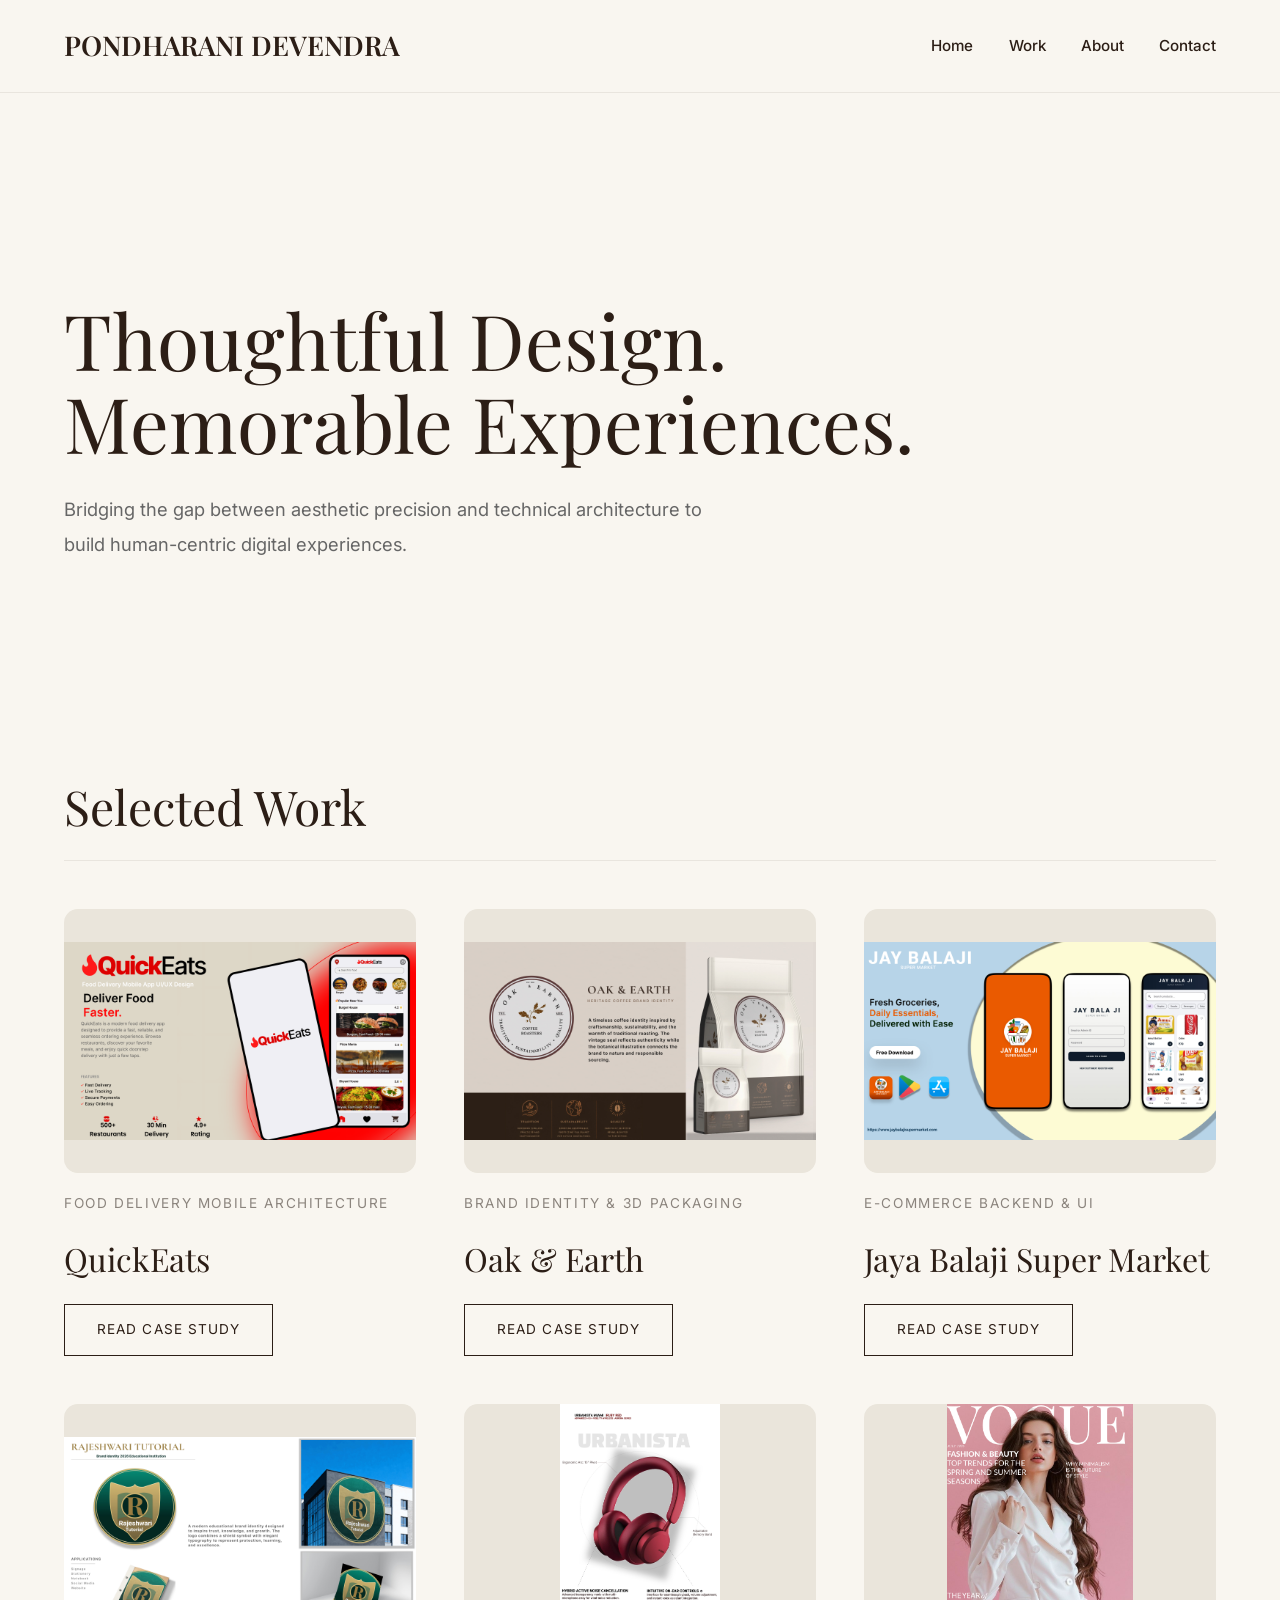
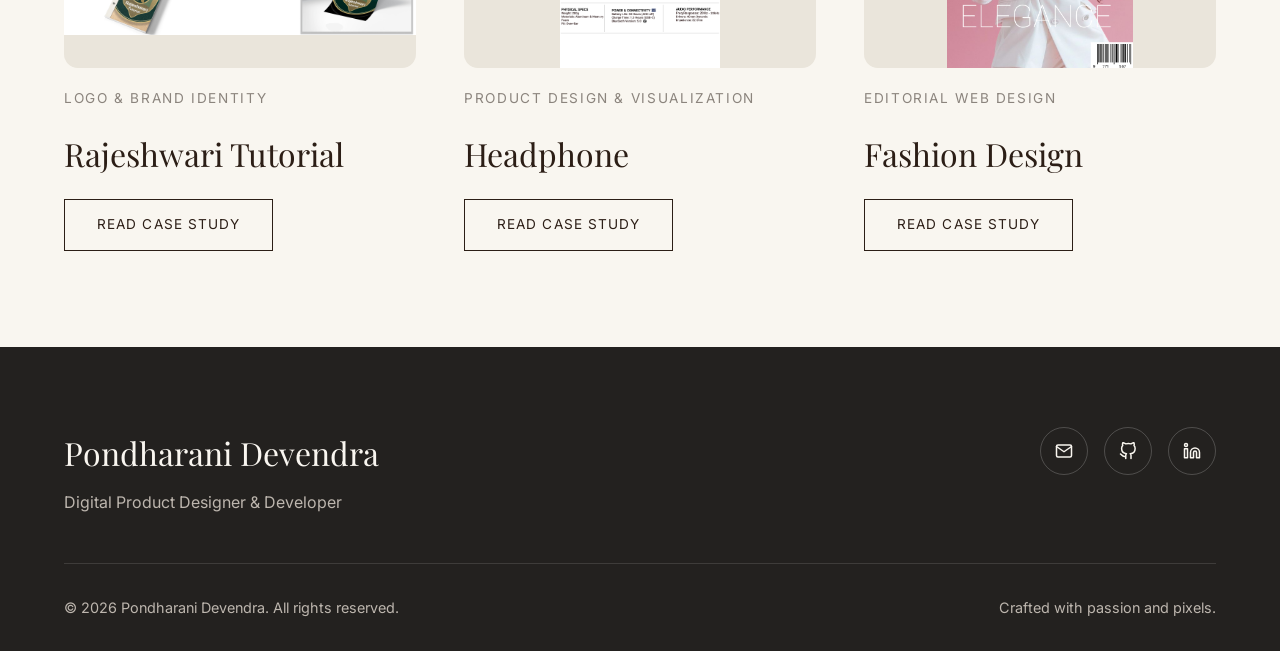
==== index.html @ 4fa4d423 "Organized Garphic Designed portfolio." ====
<!DOCTYPE html>
<html lang="en">
<head>
    <meta charset="UTF-8">
    <meta name="viewport" content="width=device-width, initial-scale=1.0">
    <title>Digital Product Designer & Developer</title>
    <link rel="preconnect" href="https://fonts.googleapis.com">
    <link rel="preconnect" href="https://fonts.gstatic.com" crossorigin>
    <link href="https://fonts.googleapis.com/css2?family=Inter:wght@300;400;500;600&family=Playfair+Display:wght@400;600;700&display=swap" rel="stylesheet">
    <link rel="stylesheet" href="style.css">
</head>
<body>
    <header>
        <a href="index.html" class="logo">PONDHARANI DEVENDRA</a>
        <nav>
            <ul class="nav-links">
                <li><a href="index.html">Home</a></li>
                <li><a href="index.html#work">Work</a></li>
                <li><a href="about.html">About</a></li>
                <li><a href="contact.html">Contact</a></li>
            </ul>
        </nav>
        <button class="hamburger" aria-label="Toggle Navigation">
            <span class="bar"></span>
            <span class="bar"></span>
            <span class="bar"></span>
        </button>
    </header>

    <main>
        <section class="hero">
            <div class="hero-content">
                <h1>Thoughtful Design.<br> 
                    Memorable Experiences.</h1>
                <p>Bridging the gap between aesthetic precision and technical architecture to build human-centric digital experiences.</p>
            </div>
        </section>

        <section id="work">
            <h2 class="section-title">Selected Work</h2>
            
            <div class="work-grid">
                <article class="card">
                    <div class="card-image-container">
                        <img src="assets/quickeats_UI.jpg" alt="QuickEats mockup">
                    </div>
                    <span class="card-category">Food Delivery Mobile Architecture</span>
                    <h3 class="card-title">QuickEats</h3>
                    <a href="quickeats.html" class="btn">Read Case Study</a>
                </article>

                <article class="card">
                    <div class="card-image-container">
                        <img src="assets/coffee log.jpg" alt="Oak & Earth mockup">
                    </div>
                    <span class="card-category">Brand Identity & 3D Packaging</span>
                    <h3 class="card-title">Oak & Earth</h3>
                    <a href="oak-earth.html" class="btn">Read Case Study</a>
                </article>

                <article class="card">
                    <div class="card-image-container">
                        <img src="assets/jaya_balaji.jpg" alt="Jaya Balaji Super Market mockup">
                    </div>
                    <span class="card-category">E-commerce Backend & UI</span>
                    <h3 class="card-title">Jaya Balaji Super Market</h3>
                    <a href="jaya-balaji.html" class="btn">Read Case Study</a>
                </article>

                <article class="card">
                    <div class="card-image-container">
                        <img src="assets/raje_tutorial.jpg" alt="Rajeshwari Tutorial logo">
                    </div>
                    <span class="card-category">Logo & Brand Identity</span>
                    <h3 class="card-title">Rajeshwari Tutorial</h3>
                    <a href="rajeshwari-tutorial.html" class="btn">Read Case Study</a>
                </article>

                <article class="card">
                    <div class="card-image-container">
                        <img src="assets/urbanista_poster_2.jpg" alt="Headphone project mockup">
                    </div>
                    <span class="card-category">Product Design & Visualization</span>
                    <h3 class="card-title">Headphone</h3>
                    <a href="headphone.html" class="btn">Read Case Study</a>
                </article>

                <article class="card">
                    <div class="card-image-container">
                        <img src="assets/vogue_cover_2.jpg" alt="Fashion Design mockup">
                    </div>
                    <span class="card-category">Editorial Web Design</span>
                    <h3 class="card-title">Fashion Design</h3>
                    <a href="fashion-design.html" class="btn">Read Case Study</a>
                </article>
            </div>
        </section>
    </main>

    <footer class="dark-footer">
        <div class="footer-top">
            <div class="footer-brand">
                <h2>Pondharani Devendra</h2>
                <p>Digital Product Designer & Developer</p>
            </div>
            
            <div class="footer-socials">
                <a href="mailto:pondharani.devendra22@gmail.com" class="social-circle">
                    <svg width="18" height="18" viewBox="0 0 24 24" fill="none" stroke="currentColor" stroke-width="2" stroke-linecap="round" stroke-linejoin="round"><path d="M4 4h16c1.1 0 2 .9 2 2v12c0 1.1-.9 2-2 2H4c-1.1 0-2-.9-2-2V6c0-1.1.9-2 2-2z"></path><polyline points="22,6 12,13 2,6"></polyline></svg>
                </a>
                <a href="https://github.com/Dharani-dev22" target="_blank" class="social-circle">
                    <svg width="18" height="18" viewBox="0 0 24 24" fill="none" stroke="currentColor" stroke-width="2" stroke-linecap="round" stroke-linejoin="round"><path d="M9 19c-5 1.5-5-2.5-7-3m14 6v-3.87a3.37 3.37 0 0 0-.94-2.61c3.14-.35 6.44-1.54 6.44-7A5.44 5.44 0 0 0 20 4.77 5.07 5.07 0 0 0 19.91 1S18.73.65 16 2.48a13.38 13.38 0 0 0-7 0C6.27.65 5.09 1 5.09 1A5.07 5.07 0 0 0 5 4.77a5.44 5.44 0 0 0-1.5 3.78c0 5.42 3.3 6.61 6.44 7A3.37 3.37 0 0 0 9 18.13V22"></path></svg>
                </a>
                <a href="https://www.linkedin.com/in/pondharani-devendra-a809b339b/" target="_blank" class="social-circle">
                    <svg width="18" height="18" viewBox="0 0 24 24" fill="none" stroke="currentColor" stroke-width="2" stroke-linecap="round" stroke-linejoin="round"><path d="M16 8a6 6 0 0 1 6 6v7h-4v-7a2 2 0 0 0-2-2 2 2 0 0 0-2 2v7h-4v-7a6 6 0 0 1 6-6z"></path><rect x="2" y="9" width="4" height="12"></rect><circle cx="4" cy="4" r="2"></circle></svg>
                </a>
            </div>
        </div>

        <div class="footer-bottom">
            <p>&copy; 2026 Pondharani Devendra. All rights reserved.</p>
            <p>Crafted with passion and pixels.</p>
        </div>
    </footer>

    <script src="main.js"></script>
</body>
</html>
---- style.css ----
:root{
    --bg-color:#F9F6F0;
    --text-color:#2C1E16;
    --accent-color:#A66E53;
    --card-bg:#FFFFFF;
    --footer-bg:#23211F;

    --font-serif:'Playfair Display',serif;
    --font-sans:'Inter',sans-serif;
}

/* ==========================
   RESET
========================== */

*{
    margin:0;
    padding:0;
    box-sizing:border-box;
}

html{
    scroll-behavior:smooth;
}

body{
    background:var(--bg-color);
    color:var(--text-color);
    font-family:var(--font-sans);
    line-height:1.6;
    overflow-x:hidden;
}

img{
    display:block;
    max-width:100%;
}

a{
    color:inherit;
    text-decoration:none;
    transition:.3s;
}

a:hover{
    opacity:.7;
}

h1,h2,h3,h4,h5,h6{
    font-family:var(--font-serif);
    font-weight:400;
}

/* ==========================
   HEADER
========================== */

header{
    position:sticky;
    top:0;
    width:100%;
    z-index:1000;

    background:rgba(249,246,240,.95);
    backdrop-filter:blur(12px);

    display:flex;
    justify-content:space-between;
    align-items:center;

    padding:1.5rem 5%;

    border-bottom:1px solid rgba(44,30,22,.08);
}

.logo{
    font-family:var(--font-serif);
    font-size:1.7rem;
    font-weight:600;
}

header nav ul{
    display:flex;
    list-style:none;
    gap:2.2rem;
}

header nav ul li a{
    font-size:.95rem;
    font-weight:500;
}

/* ==========================
   ABOUT PAGE NAVBAR
========================== */

.navbar{
    position:sticky;
    top:0;
    width:100%;
    z-index:1000;

    background:rgba(249,246,240,.95);
    backdrop-filter:blur(12px);

    display:flex;
    justify-content:space-between;
    align-items:center;

    padding:1.5rem 5%;

    border-bottom:1px solid rgba(44,30,22,.08);
}

.nav-links{
    display:flex;
    list-style:none;
    gap:2.2rem;
}

.nav-links a{
    font-family:var(--font-sans);
    font-size:.95rem;
    font-weight:500;
}

/* ==========================
   MAIN
========================== */

main{
    width:100%;
    max-width:1280px;
    margin:0 auto;
    padding:0 5%;
}

/* ==========================
   HERO
========================== */

.hero{
    min-height:75vh;
    display:flex;
    flex-direction:column;
    justify-content:center;
    align-items:flex-start;
    padding:6rem 0;
}

.hero h1{
    font-size:clamp(3rem,6vw,5.5rem);
    line-height:1.08;
    max-width:900px;
    margin-bottom:1.8rem;
}

.hero p{
    max-width:650px;
    font-size:1.15rem;
    line-height:1.9;
    color:#666;
}

/* ==========================
   TITLES
========================== */

.section-title{
    font-size:clamp(2rem,4vw,3rem);
    margin-bottom:3rem;
    padding-bottom:1rem;
    border-bottom:1px solid rgba(44,30,22,.08);
}

/* ==========================
   WORK GRID
========================== */

.work-grid{

    display:grid;

    grid-template-columns:repeat(auto-fit,minmax(340px,1fr));

    gap:3rem;

    margin-bottom:6rem;

}

.card{

    display:flex;

    flex-direction:column;

    gap:1.2rem;

}

.card-image-container{

    width:100%;

    aspect-ratio:4/3;

    background:#EAE5DB;

    border-radius:14px;

    overflow:hidden;

}

.card-image-container img{

    width:100%;

    height:100%;

    object-fit:contain;

    transition:.4s;

}

.card-image-container:hover img{

    transform:scale(1.05);

}

.card-category{

    font-size:.85rem;

    text-transform:uppercase;

    letter-spacing:.12em;

    color:#8B847D;

}

.card-title{

    font-size:2rem;

}

.btn{

    display:inline-flex;

    align-items:center;

    justify-content:center;

    padding:.9rem 2rem;

    border:1px solid var(--text-color);

    transition:.3s;

    font-size:.85rem;

    text-transform:uppercase;

    letter-spacing:.08em;

    align-self:flex-start;

}

.btn:hover{

    background:var(--text-color);

    color:#fff;

}

/* ==========================
   CASE HEADER
========================== */

.case-header{

    padding:5rem 0 2rem;

}

.case-header h1{
    font-size:clamp(3rem,6vw,4.5rem);
    line-height:1.2; 
    padding-top: 0.1em; 
}

.tag{

    margin-top:.8rem;

    color:#8B847D;

    text-transform:uppercase;

    letter-spacing:.12em;

    font-size:.85rem;

}

/* ==========================
   HERO IMAGE
========================== */

.editorial-hero{

    width:100%;

    height:min(70vh,720px);

    background:#EAE5DB;

    border-radius:18px;

    overflow:hidden;

    display:flex;

    justify-content:center;

    align-items:center;

    margin-bottom:5rem;

}

.editorial-hero img{

    width:100%;

    height:100%;

    object-fit:contain;

}

/* ==========================
   OVERVIEW
========================== */

.split-overview{

    display:grid;

    grid-template-columns:2fr 1fr;

    gap:5rem;

    align-items:start;

    margin-bottom:5rem;

}

.overview-context h2{

    font-size:2.5rem;

    margin-bottom:1.4rem;

}

.overview-context p{

    font-size:1.08rem;

    line-height:1.9;

    color:#666;

}

.overview-details{

    border-left:1px solid rgba(44,30,22,.12);

    padding-left:2rem;

    display:flex;

    flex-direction:column;

    gap:2rem;

}

.detail-block h4{

    font-family:var(--font-sans);

    font-size:.8rem;

    letter-spacing:.12em;

    text-transform:uppercase;

    margin-bottom:.6rem;

    color:#888;

}

/* ==========================
   TEXT SECTION
========================== */

.text-section{

    max-width:900px;

    margin-bottom:5rem;

}

.text-section h3{

    font-size:2rem;

    margin-bottom:1.2rem;

}

.text-section p{

    color:#666;

    line-height:1.9;

    margin-bottom:1.5rem;

}

/* ==========================
   TECHNICAL
========================== */

.technical-section{

    background:#EAE5DB;

    padding:3rem;

    border-radius:18px;

    margin-bottom:5rem;

}

.technical-section h3{

    font-size:2rem;

    margin-bottom:1rem;

}

.technical-section p{

    color:#666;

    line-height:1.9;

    margin-bottom:1rem;

}

/* ==========================
   PROCESS GRID
========================== */

.process-grid{

    display:grid;

    grid-template-columns:repeat(auto-fit,minmax(340px,1fr));

    gap:2rem;

    margin-bottom:6rem;

}

.process-item{

    aspect-ratio:1;

    background:#EAE5DB;

    border-radius:16px;

    overflow:hidden;

}

.process-item img{

    width:100%;

    height:100%;

    object-fit:contain;

    padding:1rem;

    transition:.4s;

}

.process-item:hover img{

    transform:scale(1.04);

}

/* ==========================
   FOOTER
========================== */

.dark-footer{
    background:var(--footer-bg);
    color:#F9F6F0;
    padding:5rem 5% 2rem;
    margin-top:4rem;
}

.footer-top{
    max-width:1280px;
    margin:auto;
    display:flex;
    justify-content:space-between;
    align-items:flex-start;
    gap:4rem;
    padding-bottom:3rem;
    border-bottom:1px solid rgba(255,255,255,.12);
}

.footer-brand{
    flex:1;
}

.footer-brand h2{
    font-size:2rem;
    margin-bottom:.7rem;
}

.footer-brand p{
    color:#BDB6AE;
}

.footer-socials{
    display:flex;
    gap:1rem;
}

.social-circle{
    width:48px;
    height:48px;
    border-radius:50%;
    border:1px solid rgba(255,255,255,.2);
    display:flex;
    justify-content:center;
    align-items:center;
    transition:.3s;
}

.social-circle:hover{
    background:#fff;
    color:#23211F;
    transform:translateY(-3px);
}

.footer-bottom{
    max-width:1280px;
    margin:2rem auto 0;
    display:flex;
    justify-content:space-between;
    align-items:center;
    color:#BDB6AE;
    font-size:.9rem;
}

/* ==========================
   LIGHTBOX
========================== */

.lightbox{
    position:fixed;
    inset:0;
    background:rgba(0,0,0,.92);
    display:none;
    justify-content:center;
    align-items:center;
    z-index:9999;
}

.lightbox.active{
    display:flex;
}

.lightbox-content{
    max-width:90%;
    max-height:90%;
    object-fit:contain;
}

.close-btn{
    position:absolute;
    top:30px;
    right:40px;
    font-size:42px;
    color:#fff;
    cursor:pointer;
}

/* ==========================
   CONTACT
========================== */

.contact-section{
    max-width:1280px;
    margin:auto;
    padding:120px 5% 80px;
}

.contact-header{
    max-width:760px;
    margin-bottom:5rem;
}

.contact-header h1{
    font-size:clamp(3rem,6vw,4.5rem);
    line-height:1.05;
    margin-bottom:1.5rem;
}

.contact-header p{
    color:#666;
    font-size:1.08rem;
    line-height:1.9;
}

.accent-text{
    color:var(--accent-color);
}

.contact-cards{
    display:grid;
    grid-template-columns:repeat(auto-fit,minmax(320px,1fr));
    gap:2rem;
}

.card-item{
    background:#fff;
    border-radius:18px;
    padding:2.5rem;
    border:1px solid rgba(0,0,0,.08);
    transition:.35s;
}

.card-item:hover{
    transform:translateY(-8px);
    box-shadow:0 20px 40px rgba(0,0,0,.08);
}

.icon-wrapper{
    width:64px;
    height:64px;
    border-radius:50%;
    background:#F2ECE4;
    display:flex;
    justify-content:center;
    align-items:center;
    margin-bottom:1.5rem;
}

.card-item h3{
    font-size:1.7rem;
    margin-bottom:.8rem;
}

.card-item p{
    color:#666;
    line-height:1.8;
    margin-bottom:2rem;
}

.btn-pill{
    display:inline-flex;
    justify-content:center;
    align-items:center;
    padding:.9rem 1.8rem;
    border-radius:50px;
    border:1px solid var(--text-color);
    text-transform:uppercase;
    letter-spacing:.08em;
    font-size:.85rem;
    transition:.3s;
}

.btn-pill:hover{
    background:var(--text-color);
    color:#fff;
}

/* ==========================
   ABOUT
========================== */

.split-layout{
    width:100%;
    max-width:1280px;
    margin:auto;
    padding:120px 5% 80px;

    display:grid;
    grid-template-columns:minmax(0,1fr) minmax(380px,470px);
    gap:5rem;

    align-items:center;
}

.split-text h1{
    font-size:clamp(3rem,5vw,4.4rem);
    line-height:1.1;
    margin-bottom:2rem;
}

.split-text p{
    font-size:1.08rem;
    line-height:1.9;
    color:#666;
    margin-bottom:1.5rem;
    max-width:650px;
}

.expertise-section{
    background:#E8E3D9;
    border-radius:20px;
    padding:3.5rem;
    box-shadow:0 10px 25px rgba(0,0,0,.05);
}

.expertise-section h2{
    font-size:2.5rem;
    margin-bottom:2.5rem;
}

.expertise-section section{
    margin-bottom:2rem;
}

.expertise-section section:last-child{
    margin-bottom:0;
}

.expertise-section h3{
    font-family:var(--font-sans);
    font-size:.88rem;
    letter-spacing:.15em;
    text-transform:uppercase;
    margin-bottom:.7rem;
}

.expertise-section p{
    color:#5D5650;
    line-height:1.8;
}

/* ==========================
   HAMBURGER
========================== */

.hamburger{
    display:none;
    background:none;
    border:none;
    cursor:pointer;
}

.bar{
    width:26px;
    height:2px;
    background:#2C1E16;
    margin:6px 0;
    transition:.3s;
}

/* ==========================
   RESPONSIVE
========================== */

@media(max-width:992px){

.hero h1,
.case-header h1,
.contact-header h1,
.split-text h1{
    font-size:3rem;
}

.split-layout{
    grid-template-columns:1fr;
    gap:3rem;
}

.expertise-section{
    max-width:700px;
    width:100%;
    margin:auto;
}

.split-overview{
    grid-template-columns:1fr;
    gap:3rem;
}

.overview-details{
    border:none;
    padding:0;
}

.footer-top{
    flex-direction:column;
}

.footer-bottom{
    flex-direction:column;
    gap:.6rem;
}

.contact-cards{
    grid-template-columns:1fr;
}

.editorial-hero{
    height:55vh;
}

header nav,
.nav-links{
    display:none;
}

.hamburger{
    display:block;
}

}

@media(max-width:768px){

main{
    padding:0 24px;
}

.hero{
    min-height:60vh;
}

.work-grid,
.process-grid{
    grid-template-columns:1fr;
}

.contact-section,
.split-layout{
    padding:90px 24px;
}

.expertise-section{
    padding:2rem;
}

.footer-top{
    gap:2rem;
}

.footer-socials{
    flex-wrap:wrap;
}

}

@media(max-width:480px){

.hero h1,
.case-header h1,
.contact-header h1,
.split-text h1{
    font-size:2.2rem;
}

.contact-header p,
.split-text p,
.overview-context p{
    font-size:1rem;
}

.card-title{
    font-size:1.5rem;
}

.btn,
.btn-pill{
    width:100%;
}

.footer-brand h2{
    font-size:1.5rem;
}

.footer-bottom{
    text-align:center;
}

}
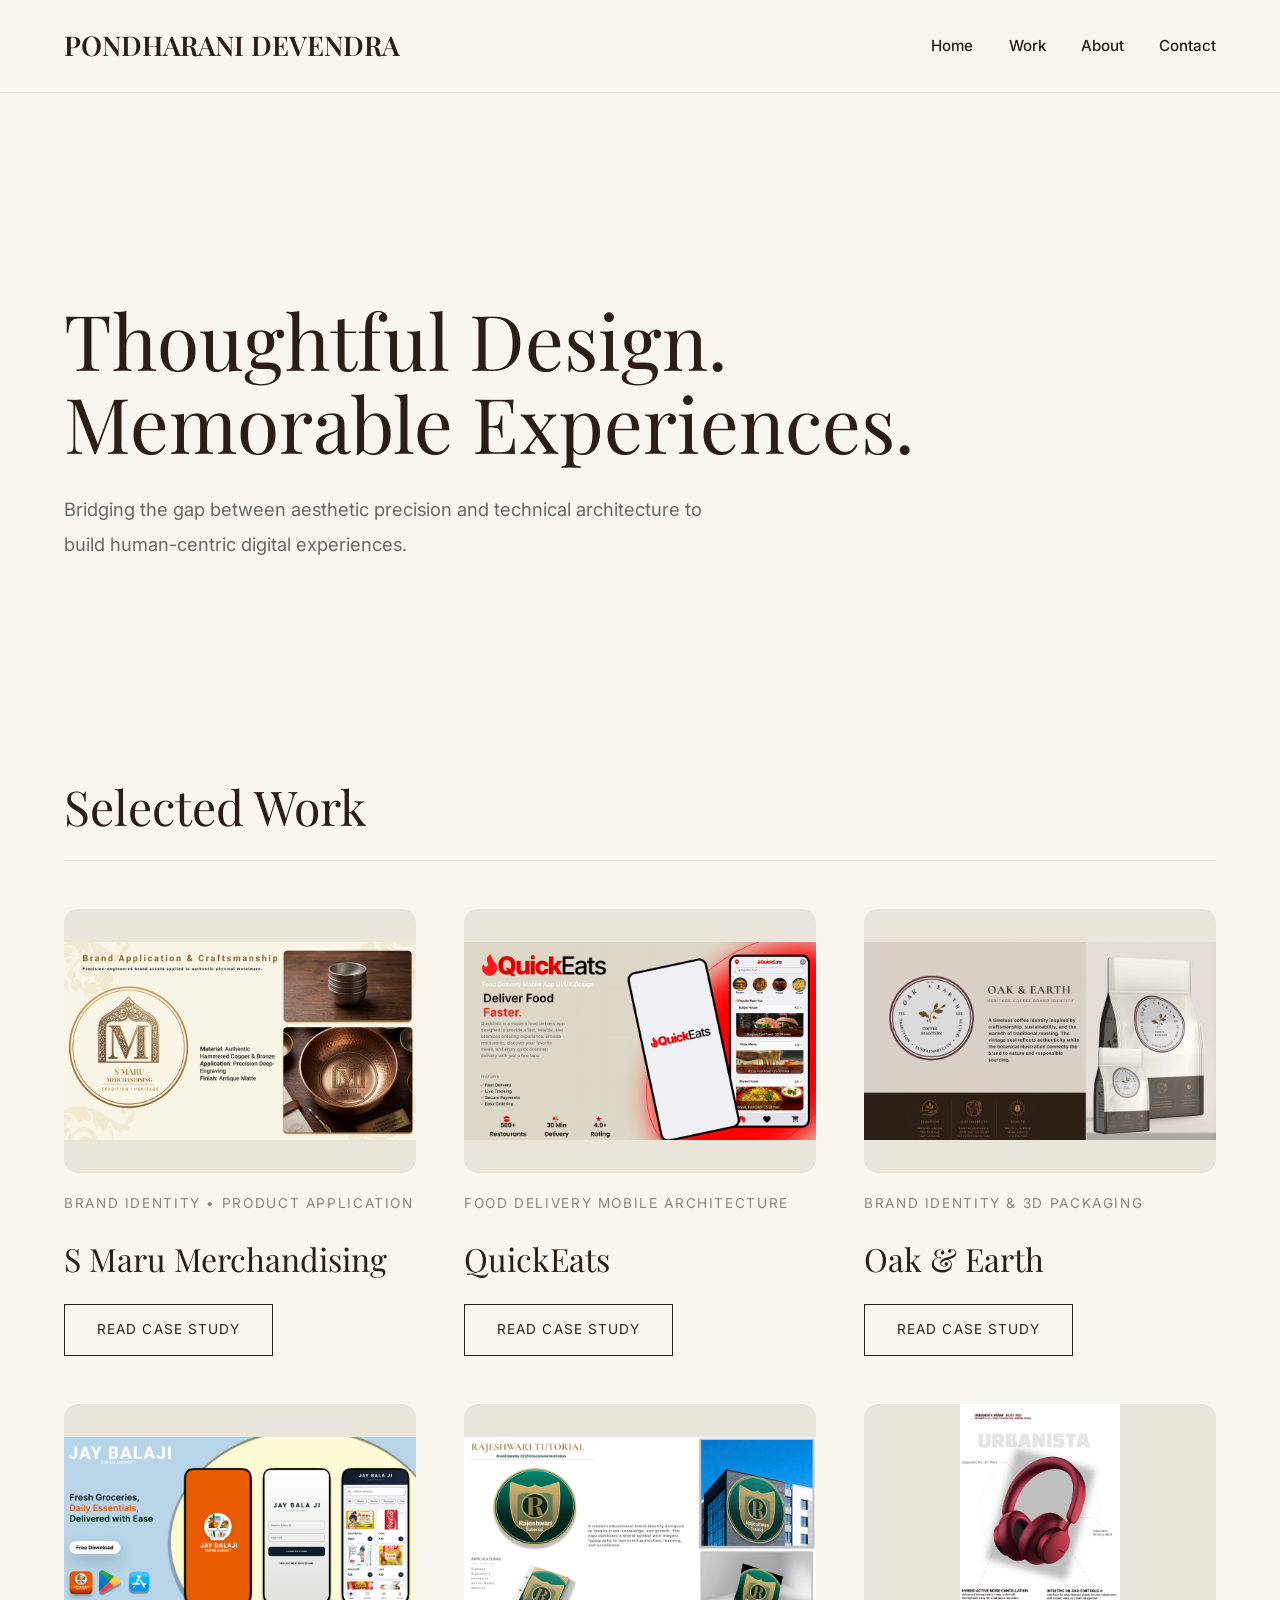
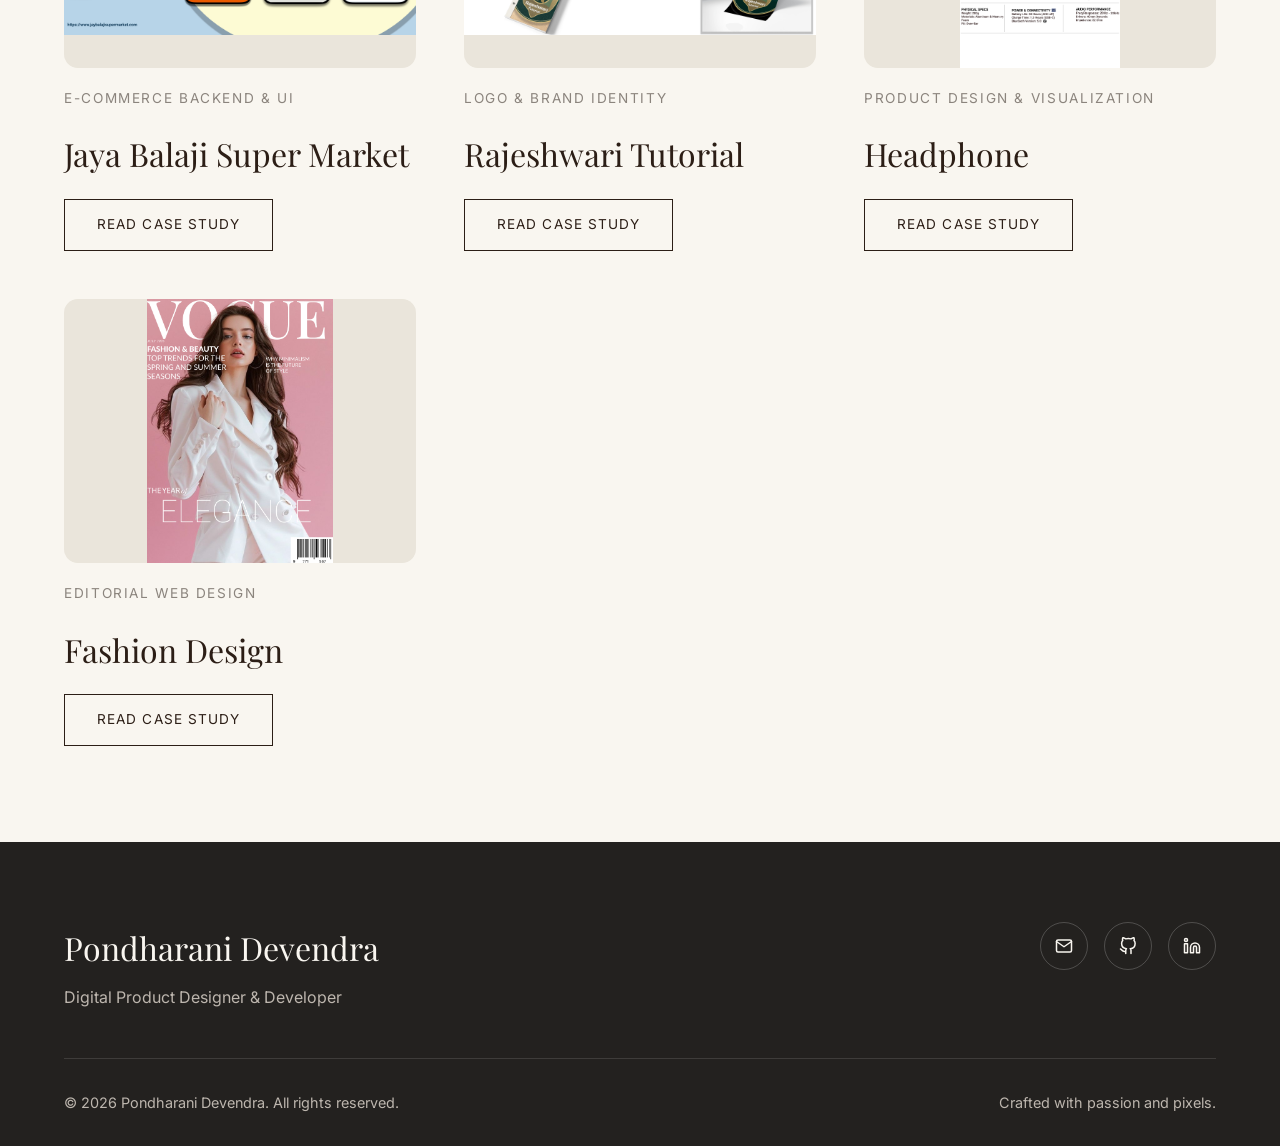
==== commit 7f63e6e8: "Added S Maru Merchandising case study and updated homepage" ====
--- a/index.html
+++ b/index.html
@@ -40,6 +40,15 @@
             <h2 class="section-title">Selected Work</h2>
             
             <div class="work-grid">
+                <article class="card">
+                    <div class="card-image-container">
+                        <img src="assets/Final.png" alt="S Maru Merchandising">
+                    </div>
+                    <span class="card-category">Brand Identity • Product Application</span>
+                    <h3 class="card-title">S Maru Merchandising</h3>
+                    <a href="S_Maru.html" class="btn">Read Case Study</a>
+                </article>
+
                 <article class="card">
                     <div class="card-image-container">
                         <img src="assets/quickeats_UI.jpg" alt="QuickEats mockup">
